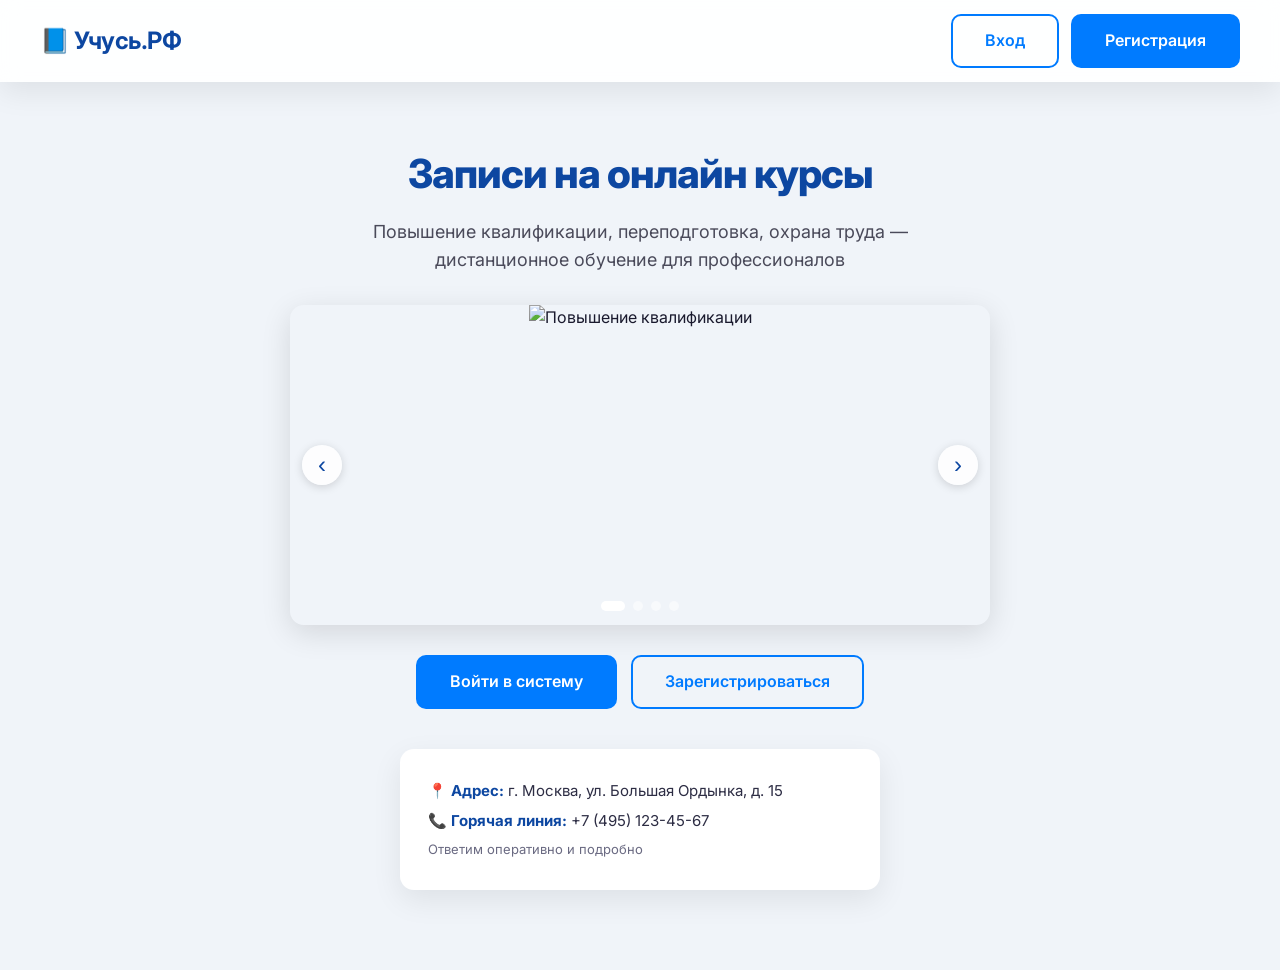
==== index.html @ 332140f2 "начало" ====
<!DOCTYPE html>
<html lang="ru">
<head>
    <meta charset="UTF-8">
    <meta name="viewport" content="width=device-width, initial-scale=1.0, maximum-scale=1.0, user-scalable=no">
    <title>Учусь.РФ - Онлайн курсы</title>
    <link rel="stylesheet" href="assets/style.css">
</head>
<body>
    <header>
        <div class="logo">📘 Учусь.РФ</div>
        <nav>
            <a href="assets/login.html" class="btn-outline btn-header">Вход</a>
            <a href="assets/register.html" class="btn btn-header">Регистрация</a>
        </nav>
    </header>

    <section class="hero">
        <div class="container">
            <h1>Записи на онлайн курсы</h1>
            <p>Повышение квалификации, переподготовка, охрана труда — дистанционное обучение для профессионалов</p>
            
            <div class="hero-slider">
                <div class="slider-wrapper" id="slider-wrapper">
                    <div class="slide"><img src="assets/images/1.jpg" alt="Повышение квалификации"></div>
                    <div class="slide"><img src="assets/images/2.jpg" alt="Курс переподготовки"></div>
                    <div class="slide"><img src="assets/images/3.jpg" alt="Охрана труда"></div>
                    <div class="slide"><img src="assets/images/4.jpg" alt="Сертификаты"></div>
                </div>
                <button class="slider-btn prev" id="slider-prev">‹</button>
                <button class="slider-btn next" id="slider-next">›</button>
                <div class="slider-dots" id="slider-dots"></div>
            </div>

            <div class="hero-buttons">
                <a href="assets/login.html" class="btn">Войти в систему</a>
                <a href="assets/register.html" class="btn-outline">Зарегистрироваться</a>
            </div>

            <div class="contact-block">
                <p><strong>📍 Адрес:</strong> г. Москва, ул. Большая Ордынка, д. 15</p>
                <p><strong>📞 Горячая линия:</strong> +7 (495) 123-45-67</p>
                <p class="contact-note">Ответим оперативно и подробно</p>
            </div>
        </div>
    </section>

    <script src="assets/main.js"></script>
</body>
</html>
---- assets/style.css ----
@import url('https://fonts.googleapis.com/css2?family=Inter:opsz,wght@14..32,100..900&display=swap');

:root {
    --primary: #007bff;
    --dark-primary: #0d47a1;
    --bg-gray: #ced4da;
    --light-gray: #f8f9fa;
    --white: #ffffff;
    --shadow: 0 10px 30px rgba(0, 0, 0, 0.08);
    --radius: 14px;
    --transition: 0.3s ease;
}

* {
    margin: 0;
    padding: 0;
    box-sizing: border-box;
}

body {
    font-family: 'Inter', sans-serif;
    background: #f0f4f9;
    color: #1a1a2e;
    line-height: 1.6;
    min-height: 100vh;
}

/* ===== ШАПКА ===== */
header {
    background: var(--white);
    box-shadow: var(--shadow);
    padding: 14px 40px;
    display: flex;
    justify-content: space-between;
    align-items: center;
    position: sticky;
    top: 0;
    z-index: 100;
    backdrop-filter: blur(10px);
    background: rgba(255, 255, 255, 0.92);
}

.logo {
    font-size: 24px;
    font-weight: 700;
    color: var(--dark-primary);
    letter-spacing: -0.5px;
}

.logo span {
    color: var(--primary);
}

nav {
    display: flex;
    gap: 12px;
    align-items: center;
}

nav a {
    text-decoration: none;
    font-weight: 500;
    transition: var(--transition);
    padding: 8px 18px;
    border-radius: 20px;
    font-size: 15px;
}

.btn-header {
    background: transparent;
    color: var(--primary);
    border: 2px solid var(--primary);
}

.btn-header:hover {
    background: var(--primary);
    color: white;
}

/* ===== КОНТЕЙНЕРЫ ===== */
.container {
    max-width: 1100px;
    margin: 0 auto;
    padding: 20px;
}

.app-container {
    max-width: 480px;
    margin: 40px auto;
    padding: 30px 28px;
    background: white;
    border-radius: var(--radius);
    box-shadow: var(--shadow);
    animation: fadeUp 0.5s ease forwards;
}

@keyframes fadeUp {
    from {
        opacity: 0;
        transform: translateY(25px);
    }

    to {
        opacity: 1;
        transform: translateY(0);
    }
}

/* ===== ГЕРОЙ ===== */
.hero {
    text-align: center;
    padding: 40px 0 60px;
}

.hero h1 {
    font-size: 40px;
    color: var(--dark-primary);
    margin-bottom: 12px;
    font-weight: 800;
    letter-spacing: -1px;
}

.hero h1 span {
    color: var(--primary);
}

.hero p {
    font-size: 18px;
    color: #4a4a5a;
    max-width: 640px;
    margin: 0 auto 30px;
}

.hero-buttons {
    display: flex;
    gap: 14px;
    justify-content: center;
    flex-wrap: wrap;
    margin-top: 10px;
}

/* ===== СЛАЙДЕР ===== */
.hero-slider {
    width: 100%;
    max-width: 700px;
    height: 320px;
    margin: 0 auto 30px;
    border-radius: var(--radius);
    overflow: hidden;
    position: relative;
    box-shadow: 0 8px 30px rgba(0, 0, 0, 0.12);
}

.slider-wrapper {
    display: flex;
    width: 400%;
    height: 100%;
    transition: transform 0.6s cubic-bezier(0.25, 0.8, 0.25, 1);
}

.slide {
    width: 25%;
    height: 100%;
    flex-shrink: 0;
}

.slide img {
    width: 100%;
    height: 100%;
    object-fit: cover;
}

.slider-btn {
    position: absolute;
    top: 50%;
    transform: translateY(-50%);
    background: rgba(255, 255, 255, 0.85);
    border: none;
    width: 40px;
    height: 40px;
    border-radius: 50%;
    font-size: 24px;
    cursor: pointer;
    transition: var(--transition);
    box-shadow: 0 2px 10px rgba(0, 0, 0, 0.15);
    color: var(--dark-primary);
    font-weight: 300;
    display: flex;
    align-items: center;
    justify-content: center;
}

.slider-btn:hover {
    background: white;
    transform: translateY(-50%) scale(1.08);
}

.slider-btn.prev {
    left: 12px;
}

.slider-btn.next {
    right: 12px;
}

.slider-dots {
    position: absolute;
    bottom: 14px;
    left: 50%;
    transform: translateX(-50%);
    display: flex;
    gap: 8px;
}

.slider-dots span {
    width: 10px;
    height: 10px;
    border-radius: 50%;
    background: rgba(255, 255, 255, 0.5);
    cursor: pointer;
    transition: var(--transition);
}

.slider-dots span.active {
    background: white;
    width: 24px;
    border-radius: 5px;
}

/* ===== КНОПКИ ===== */
.btn {
    background: var(--primary);
    color: white;
    padding: 14px 34px;
    border: none;
    border-radius: 10px;
    cursor: pointer;
    font-weight: 600;
    font-size: 16px;
    transition: var(--transition);
    text-decoration: none;
    display: inline-block;
}

.btn:hover {
    background: var(--dark-primary);
    transform: translateY(-2px);
    box-shadow: 0 6px 20px rgba(0, 123, 255, 0.35);
}

.btn-outline {
    background: transparent;
    color: var(--primary);
    border: 2px solid var(--primary);
    padding: 12px 32px;
    border-radius: 10px;
    cursor: pointer;
    font-weight: 600;
    font-size: 16px;
    transition: var(--transition);
    text-decoration: none;
    display: inline-block;
}

.btn-outline:hover {
    background: var(--primary);
    color: white;
    transform: translateY(-2px);
}

.btn-sm {
    padding: 8px 18px;
    font-size: 14px;
}

.btn-danger {
    background: #dc3545;
    border-color: #dc3545;
}

.btn-danger:hover {
    background: #b02a37;
    border-color: #b02a37;
}

/* ===== ФОРМЫ ===== */
label {
    font-weight: 500;
    display: block;
    margin-top: 16px;
    margin-bottom: 5px;
    font-size: 14px;
    color: #2d2d44;
}

input,
select,
textarea {
    width: 100%;
    padding: 13px 16px;
    border: 2px solid #e2e8f0;
    border-radius: 10px;
    transition: var(--transition);
    font-size: 15px;
    font-family: 'Inter', sans-serif;
    background: #fafcff;
}

input:focus,
select:focus,
textarea:focus {
    border-color: var(--primary);
    outline: none;
    box-shadow: 0 0 0 4px rgba(0, 123, 255, 0.12);
    background: white;
}

.error-msg {
    color: #dc3545;
    font-size: 13px;
    margin-top: 4px;
    min-height: 20px;
}

.link-text {
    text-align: center;
    margin-top: 18px;
    font-size: 14px;
    color: #5a5a72;
}

.link-text a {
    color: var(--primary);
    font-weight: 600;
    text-decoration: none;
}

.link-text a:hover {
    text-decoration: underline;
}

/* ===== КАРТОЧКИ ЗАЯВОК ===== */
.app-card {
    border-left: 4px solid var(--primary);
    padding: 16px 18px;
    margin-bottom: 14px;
    background: #fafcff;
    border-radius: 10px;
    box-shadow: 0 2px 8px rgba(0, 0, 0, 0.04);
    transition: var(--transition);
}

.app-card:hover {
    background: white;
    box-shadow: 0 4px 16px rgba(0, 0, 0, 0.07);
}

.app-card strong {
    color: var(--dark-primary);
}

.app-card .meta {
    font-size: 14px;
    color: #5a5a72;
    margin-top: 4px;
}

.status-badge {
    padding: 4px 14px;
    border-radius: 20px;
    font-size: 12px;
    font-weight: 600;
    display: inline-block;
    margin-top: 6px;
}

.status-new {
    background: #fff3cd;
    color: #856404;
}

.status-progress {
    background: #cce5ff;
    color: #004085;
}

.status-done {
    background: #d4edda;
    color: #155724;
}

.review-area {
    width: 100%;
    padding: 10px 14px;
    border: 2px solid #e2e8f0;
    border-radius: 8px;
    resize: vertical;
    min-height: 60px;
    font-family: 'Inter', sans-serif;
    font-size: 14px;
    margin-top: 8px;
}

.review-area:focus {
    border-color: var(--primary);
    outline: none;
}

/* ===== АДМИНКА ===== */
.filter-bar {
    display: flex;
    gap: 12px;
    margin-bottom: 20px;
    flex-wrap: wrap;
}

.filter-bar select {
    width: auto;
    padding: 10px 16px;
    border-radius: 10px;
    background: white;
}

.pagination {
    display: flex;
    gap: 10px;
    align-items: center;
    justify-content: center;
    margin-top: 24px;
}

.pagination button {
    padding: 8px 16px;
    border: 2px solid var(--primary);
    border-radius: 8px;
    background: white;
    cursor: pointer;
    transition: var(--transition);
    font-weight: 500;
}

.pagination button:hover:not(:disabled) {
    background: var(--primary);
    color: white;
}

.pagination button:disabled {
    opacity: 0.4;
    cursor: not-allowed;
}

/* ===== TOAST ===== */
.toast {
    position: fixed;
    top: 24px;
    right: 24px;
    color: white;
    padding: 16px 28px;
    border-radius: 12px;
    box-shadow: 0 8px 30px rgba(0, 0, 0, 0.2);
    z-index: 999;
    animation: slideIn 0.5s cubic-bezier(0.25, 0.8, 0.25, 1);
    font-weight: 500;
    max-width: 380px;
}

@keyframes slideIn {
    from {
        transform: translateX(100%);
        opacity: 0;
    }

    to {
        transform: translateX(0);
        opacity: 1;
    }
}

/* ===== КОНТАКТЫ ===== */
.contact-block {
    margin-top: 40px;
    padding: 24px 28px;
    background: white;
    border-radius: var(--radius);
    box-shadow: var(--shadow);
    text-align: left;
    max-width: 480px;
    margin-left: auto;
    margin-right: auto;
}

.contact-block p {
    margin: 6px 0;
    font-size: 15px;
    color: #2d2d44;
}

.contact-block strong {
    color: var(--dark-primary);
}

.contact-note {
    color: #6a6a82 !important;
    font-size: 13px !important;
    margin-top: 4px !important;
}

/* ===== ХЕДЕР В КАБИНЕТЕ ===== */
.header-flex {
    display: flex;
    justify-content: space-between;
    align-items: center;
    margin-bottom: 20px;
}

.header-flex h3 {
    font-size: 24px;
    color: var(--dark-primary);
}

/* ===== АДАПТИВ ===== */
@media (max-width: 640px) {
    header {
        padding: 12px 20px;
        flex-wrap: wrap;
        gap: 10px;
    }

    .logo {
        font-size: 20px;
    }

    nav a {
        font-size: 13px;
        padding: 6px 14px;
    }

    .hero h1 {
        font-size: 28px;
    }

    .hero p {
        font-size: 16px;
        padding: 0 10px;
    }

    .hero-slider {
        height: 200px;
    }

    .slider-btn {
        width: 32px;
        height: 32px;
        font-size: 18px;
    }

    .app-container {
        padding: 20px 16px;
        margin: 20px 12px;
    }

    .btn,
    .btn-outline {
        padding: 12px 24px;
        font-size: 14px;
    }

    .contact-block {
        padding: 18px 16px;
    }
}

@media (max-width: 390px) {
    .hero-slider {
        height: 170px;
    }

    .hero h1 {
        font-size: 24px;
    }

    .hero-buttons {
        flex-direction: column;
        align-items: center;
    }

    .btn,
    .btn-outline {
        width: 100%;
        text-align: center;
    }
}
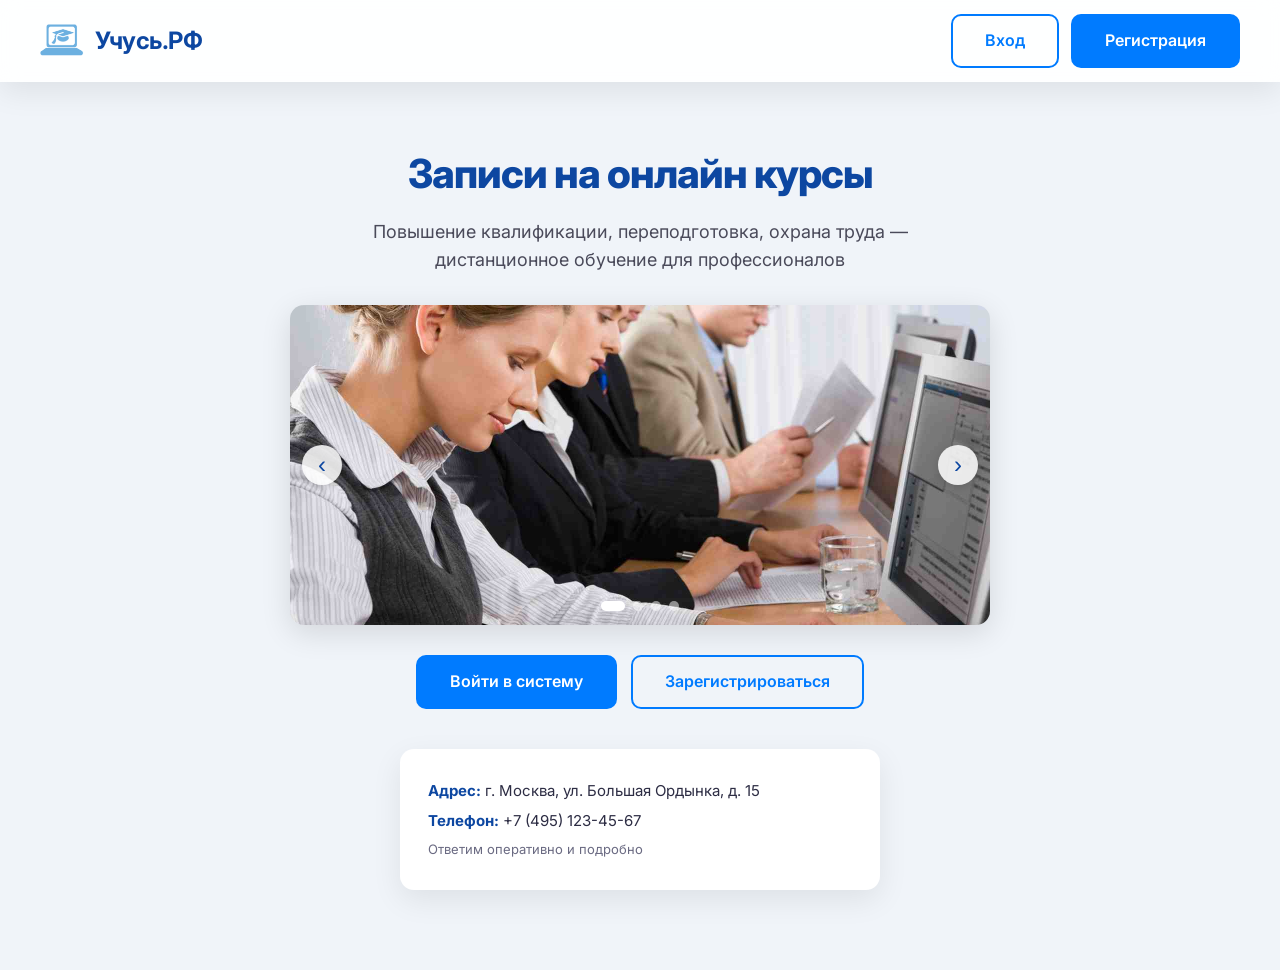
==== commit 71c12978: "добавила к админ панели редактирование" ====
--- a/index.html
+++ b/index.html
@@ -8,7 +8,10 @@
 </head>
 <body>
     <header>
-        <div class="logo">📘 Учусь.РФ</div>
+        <div class="logo">
+            <img src="assets/images/logo.png" alt="" class="logo-img">
+            <span>Учусь.РФ</span>
+        </div>
         <nav>
             <a href="assets/login.html" class="btn-outline btn-header">Вход</a>
             <a href="assets/register.html" class="btn btn-header">Регистрация</a>
@@ -38,8 +41,8 @@
             </div>
 
             <div class="contact-block">
-                <p><strong>📍 Адрес:</strong> г. Москва, ул. Большая Ордынка, д. 15</p>
-                <p><strong>📞 Горячая линия:</strong> +7 (495) 123-45-67</p>
+                <p><strong>Адрес:</strong> г. Москва, ул. Большая Ордынка, д. 15</p>
+                <p><strong>Телефон:</strong> +7 (495) 123-45-67</p>
                 <p class="contact-note">Ответим оперативно и подробно</p>
             </div>
         </div>
--- a/assets/style.css
+++ b/assets/style.css
@@ -41,14 +41,18 @@
 }
 
 .logo {
+    display: flex;
+    align-items: center;
+    gap: 10px;
     font-size: 24px;
     font-weight: 700;
     color: var(--dark-primary);
     letter-spacing: -0.5px;
 }
 
-.logo span {
-    color: var(--primary);
+.logo-img {
+    height: 36px;
+    width: auto;
 }
 
 nav {
@@ -57,13 +61,16 @@
     align-items: center;
 }
 
-nav a {
+nav a,
+nav button {
     text-decoration: none;
     font-weight: 500;
     transition: var(--transition);
     padding: 8px 18px;
     border-radius: 20px;
     font-size: 15px;
+    cursor: pointer;
+    font-family: 'Inter', sans-serif;
 }
 
 .btn-header {
@@ -104,6 +111,23 @@
         opacity: 1;
         transform: translateY(0);
     }
+}
+
+/* ===== ЛОГОТИП НА СТРАНИЦАХ АВТОРИЗАЦИИ ===== */
+.auth-logo {
+    text-align: center;
+    margin-bottom: 24px;
+}
+
+.auth-logo-img {
+    height: 50px;
+    width: auto;
+    margin-bottom: 8px;
+}
+
+.auth-logo h2 {
+    color: var(--dark-primary);
+    font-weight: 700;
 }
 
 /* ===== ГЕРОЙ ===== */
@@ -118,10 +142,6 @@
     margin-bottom: 12px;
     font-weight: 800;
     letter-spacing: -1px;
-}
-
-.hero h1 span {
-    color: var(--primary);
 }
 
 .hero p {
@@ -240,6 +260,7 @@
     transition: var(--transition);
     text-decoration: none;
     display: inline-block;
+    font-family: 'Inter', sans-serif;
 }
 
 .btn:hover {
@@ -260,6 +281,7 @@
     transition: var(--transition);
     text-decoration: none;
     display: inline-block;
+    font-family: 'Inter', sans-serif;
 }
 
 .btn-outline:hover {
@@ -276,11 +298,24 @@
 .btn-danger {
     background: #dc3545;
     border-color: #dc3545;
+    color: white;
 }
 
 .btn-danger:hover {
     background: #b02a37;
     border-color: #b02a37;
+    color: white;
+}
+
+.btn-warning {
+    background: #ffc107;
+    border-color: #ffc107;
+    color: #212529;
+}
+
+.btn-warning:hover {
+    background: #e0a800;
+    border-color: #e0a800;
 }
 
 /* ===== ФОРМЫ ===== */
@@ -363,6 +398,28 @@
     font-size: 14px;
     color: #5a5a72;
     margin-top: 4px;
+}
+
+.app-card .actions {
+    display: flex;
+    align-items: center;
+    gap: 8px;
+    margin-top: 8px;
+    flex-wrap: wrap;
+}
+
+.app-card .actions select {
+    width: auto;
+    padding: 4px 10px;
+    border-radius: 6px;
+    font-size: 14px;
+    background: white;
+    border: 2px solid #e2e8f0;
+}
+
+.app-card .actions .btn-sm {
+    padding: 4px 12px;
+    font-size: 13px;
 }
 
 .status-badge {
@@ -412,6 +469,7 @@
     gap: 12px;
     margin-bottom: 20px;
     flex-wrap: wrap;
+    align-items: center;
 }
 
 .filter-bar select {
@@ -421,6 +479,10 @@
     background: white;
 }
 
+.filter-bar .btn {
+    padding: 10px 20px;
+}
+
 .pagination {
     display: flex;
     gap: 10px;
@@ -437,6 +499,7 @@
     cursor: pointer;
     transition: var(--transition);
     font-weight: 500;
+    font-family: 'Inter', sans-serif;
 }
 
 .pagination button:hover:not(:disabled) {
@@ -447,6 +510,120 @@
 .pagination button:disabled {
     opacity: 0.4;
     cursor: not-allowed;
+}
+
+/* ===== МОДАЛЬНОЕ ОКНО ===== */
+.modal-overlay {
+    position: fixed;
+    top: 0;
+    left: 0;
+    right: 0;
+    bottom: 0;
+    background: rgba(0, 0, 0, 0.5);
+    backdrop-filter: blur(4px);
+    display: none;
+    justify-content: center;
+    align-items: center;
+    z-index: 999;
+    animation: fadeIn 0.3s ease;
+}
+
+.modal-overlay.active {
+    display: flex;
+}
+
+@keyframes fadeIn {
+    from { opacity: 0; }
+    to { opacity: 1; }
+}
+
+.modal-content {
+    background: white;
+    padding: 30px 35px;
+    border-radius: var(--radius);
+    max-width: 480px;
+    width: 90%;
+    box-shadow: 0 20px 60px rgba(0, 0, 0, 0.3);
+    animation: slideUp 0.3s ease;
+    max-height: 90vh;
+    overflow-y: auto;
+}
+
+@keyframes slideUp {
+    from { transform: translateY(30px) scale(0.95); opacity: 0; }
+    to { transform: translateY(0) scale(1); opacity: 1; }
+}
+
+.modal-header {
+    display: flex;
+    justify-content: space-between;
+    align-items: center;
+    margin-bottom: 20px;
+    padding-bottom: 12px;
+    border-bottom: 2px solid #f0f4f9;
+}
+
+.modal-header h3 {
+    color: var(--dark-primary);
+    font-size: 22px;
+    font-weight: 700;
+}
+
+.modal-close {
+    background: none;
+    border: none;
+    font-size: 30px;
+    cursor: pointer;
+    color: #888;
+    transition: var(--transition);
+    line-height: 1;
+    padding: 0 8px;
+}
+
+.modal-close:hover {
+    color: #dc3545;
+    transform: rotate(90deg);
+}
+
+.modal-content label {
+    margin-top: 12px;
+    font-weight: 500;
+}
+
+.modal-content input,
+.modal-content select {
+    width: 100%;
+    padding: 10px 14px;
+    border: 2px solid #e2e8f0;
+    border-radius: 8px;
+    font-size: 15px;
+    font-family: 'Inter', sans-serif;
+    background: #fafcff;
+}
+
+.modal-content input:focus,
+.modal-content select:focus {
+    border-color: var(--primary);
+    outline: none;
+    box-shadow: 0 0 0 4px rgba(0, 123, 255, 0.12);
+}
+
+.modal-actions {
+    display: flex;
+    gap: 10px;
+    margin-top: 20px;
+}
+
+.modal-actions .btn {
+    flex: 1;
+    text-align: center;
+    padding: 12px;
+}
+
+.modal-actions .btn-outline {
+    flex: 1;
+    text-align: center;
+    padding: 12px;
 }
 
 /* ===== TOAST ===== */
@@ -530,7 +707,12 @@
         font-size: 20px;
     }
 
-    nav a {
+    .logo-img {
+        height: 30px;
+    }
+
+    nav a,
+    nav button {
         font-size: 13px;
         padding: 6px 14px;
     }
@@ -568,6 +750,19 @@
     .contact-block {
         padding: 18px 16px;
     }
+
+    .auth-logo-img {
+        height: 40px;
+    }
+
+    .modal-content {
+        padding: 20px 16px;
+        width: 95%;
+    }
+
+    .modal-actions {
+        flex-direction: column;
+    }
 }
 
 @media (max-width: 390px) {
@@ -589,4 +784,13 @@
         width: 100%;
         text-align: center;
     }
+
+    .app-card .actions {
+        flex-direction: column;
+        align-items: stretch;
+    }
+
+    .app-card .actions select {
+        width: 100%;
+    }
 }
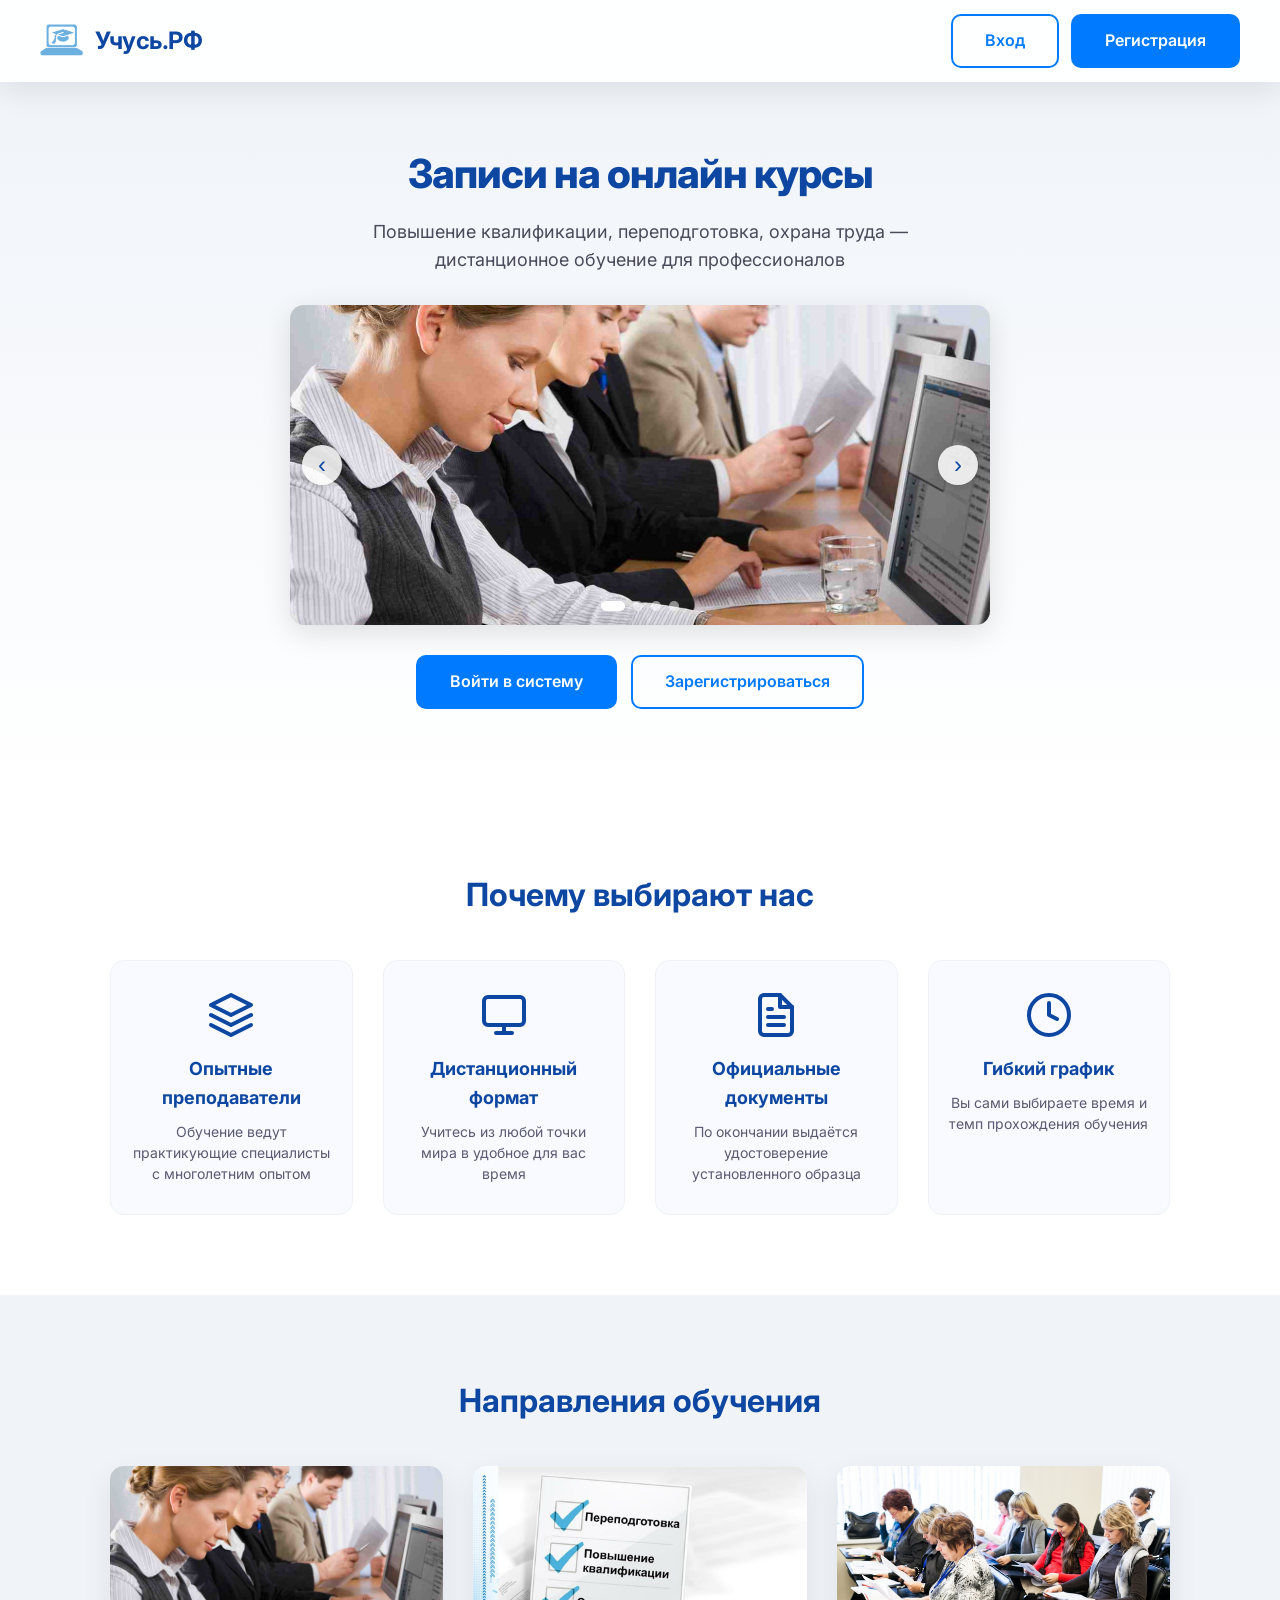
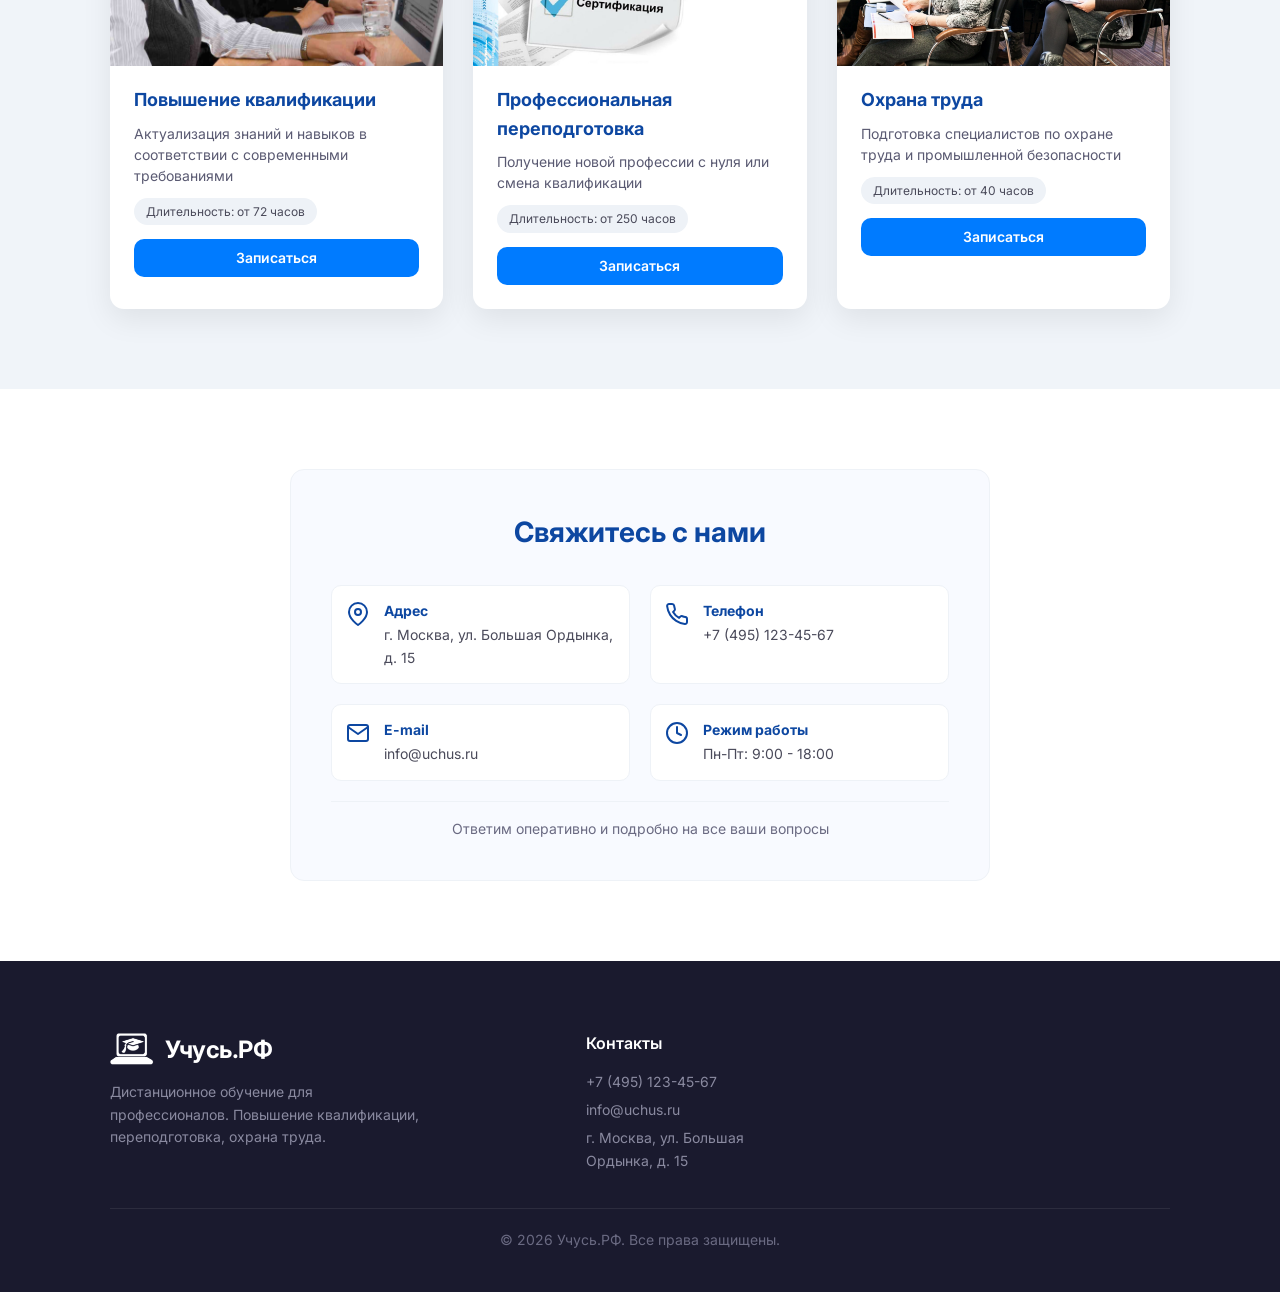
==== commit fac4564a: "добавила на главный экран" ====
--- a/index.html
+++ b/index.html
@@ -9,44 +9,221 @@
 <body>
     <header>
         <div class="logo">
-            <img src="assets/images/logo.png" alt="" class="logo-img">
+            <img src="assets/images/logo.png" alt="Учусь.РФ" class="logo-img">
             <span>Учусь.РФ</span>
         </div>
-        <nav>
+        <button class="burger-menu" id="burger-menu" aria-label="Меню">
+            <span></span>
+            <span></span>
+            <span></span>
+        </button>
+        <nav class="nav-menu" id="nav-menu">
             <a href="assets/login.html" class="btn-outline btn-header">Вход</a>
             <a href="assets/register.html" class="btn btn-header">Регистрация</a>
         </nav>
     </header>
 
-    <section class="hero">
+    <main>
+        <section class="hero">
+            <div class="container">
+                <h1>Записи на онлайн курсы</h1>
+                <p>Повышение квалификации, переподготовка, охрана труда — дистанционное обучение для профессионалов</p>
+                
+                <div class="hero-slider">
+                    <div class="slider-wrapper" id="slider-wrapper">
+                        <div class="slide"><img src="assets/images/1.jpg" alt="Повышение квалификации"></div>
+                        <div class="slide"><img src="assets/images/2.jpg" alt="Курс переподготовки"></div>
+                        <div class="slide"><img src="assets/images/3.jpg" alt="Охрана труда"></div>
+                        <div class="slide"><img src="assets/images/4.jpg" alt="Сертификаты"></div>
+                    </div>
+                    <button class="slider-btn prev">‹</button>
+                    <button class="slider-btn next">›</button>
+                    <div class="slider-dots"></div>
+                </div>
+
+                <div class="hero-buttons">
+                    <a href="assets/login.html" class="btn">Войти в систему</a>
+                    <a href="assets/register.html" class="btn-outline">Зарегистрироваться</a>
+                </div>
+            </div>
+        </section>
+
+        <section class="features">
+            <div class="container">
+                <h2 class="section-title">Почему выбирают нас</h2>
+                <div class="features-grid">
+                    <div class="feature-card">
+                        <div class="feature-icon">
+                            <svg width="48" height="48" viewBox="0 0 24 24" fill="none" stroke="#0d47a1" stroke-width="2" stroke-linecap="round" stroke-linejoin="round">
+                                <path d="M12 2L2 7l10 5 10-5-10-5z"/>
+                                <path d="M2 17l10 5 10-5"/>
+                                <path d="M2 12l10 5 10-5"/>
+                            </svg>
+                        </div>
+                        <h3>Опытные преподаватели</h3>
+                        <p>Обучение ведут практикующие специалисты с многолетним опытом</p>
+                    </div>
+                    <div class="feature-card">
+                        <div class="feature-icon">
+                            <svg width="48" height="48" viewBox="0 0 24 24" fill="none" stroke="#0d47a1" stroke-width="2" stroke-linecap="round" stroke-linejoin="round">
+                                <rect x="2" y="3" width="20" height="14" rx="2" ry="2"/>
+                                <line x1="8" y1="21" x2="16" y2="21"/>
+                                <line x1="12" y1="17" x2="12" y2="21"/>
+                            </svg>
+                        </div>
+                        <h3>Дистанционный формат</h3>
+                        <p>Учитесь из любой точки мира в удобное для вас время</p>
+                    </div>
+                    <div class="feature-card">
+                        <div class="feature-icon">
+                            <svg width="48" height="48" viewBox="0 0 24 24" fill="none" stroke="#0d47a1" stroke-width="2" stroke-linecap="round" stroke-linejoin="round">
+                                <path d="M14 2H6a2 2 0 0 0-2 2v16a2 2 0 0 0 2 2h12a2 2 0 0 0 2-2V8z"/>
+                                <polyline points="14 2 14 8 20 8"/>
+                                <line x1="16" y1="13" x2="8" y2="13"/>
+                                <line x1="16" y1="17" x2="8" y2="17"/>
+                                <polyline points="10 9 9 9 8 9"/>
+                            </svg>
+                        </div>
+                        <h3>Официальные документы</h3>
+                        <p>По окончании выдаётся удостоверение установленного образца</p>
+                    </div>
+                    <div class="feature-card">
+                        <div class="feature-icon">
+                            <svg width="48" height="48" viewBox="0 0 24 24" fill="none" stroke="#0d47a1" stroke-width="2" stroke-linecap="round" stroke-linejoin="round">
+                                <circle cx="12" cy="12" r="10"/>
+                                <polyline points="12 6 12 12 16 14"/>
+                            </svg>
+                        </div>
+                        <h3>Гибкий график</h3>
+                        <p>Вы сами выбираете время и темп прохождения обучения</p>
+                    </div>
+                </div>
+            </div>
+        </section>
+
+        <section class="courses" id="courses">
+            <div class="container">
+                <h2 class="section-title">Направления обучения</h2>
+                <div class="courses-grid">
+                    <div class="course-card">
+                        <div class="course-image">
+                            <img src="assets/images/1.jpg" alt="Повышение квалификации">
+                        </div>
+                        <div class="course-info">
+                            <h3>Повышение квалификации</h3>
+                            <p>Актуализация знаний и навыков в соответствии с современными требованиями</p>
+                            <span class="course-tag">Длительность: от 72 часов</span>
+                            <a href="assets/register.html" class="btn btn-sm">Записаться</a>
+                        </div>
+                    </div>
+                    <div class="course-card">
+                        <div class="course-image">
+                            <img src="assets/images/2.jpg" alt="Профессиональная переподготовка">
+                        </div>
+                        <div class="course-info">
+                            <h3>Профессиональная переподготовка</h3>
+                            <p>Получение новой профессии с нуля или смена квалификации</p>
+                            <span class="course-tag">Длительность: от 250 часов</span>
+                            <a href="assets/register.html" class="btn btn-sm">Записаться</a>
+                        </div>
+                    </div>
+                    <div class="course-card">
+                        <div class="course-image">
+                            <img src="assets/images/3.jpg" alt="Охрана труда">
+                        </div>
+                        <div class="course-info">
+                            <h3>Охрана труда</h3>
+                            <p>Подготовка специалистов по охране труда и промышленной безопасности</p>
+                            <span class="course-tag">Длительность: от 40 часов</span>
+                            <a href="assets/register.html" class="btn btn-sm">Записаться</a>
+                        </div>
+                    </div>
+                </div>
+            </div>
+        </section>
+
+        <section class="contact-section" id="contacts">
+            <div class="container">
+                <div class="contact-block">
+                    <h2>Свяжитесь с нами</h2>
+                    <div class="contact-info">
+                        <div class="contact-item">
+                            <span class="contact-icon">
+                                <svg width="24" height="24" viewBox="0 0 24 24" fill="none" stroke="#0d47a1" stroke-width="2" stroke-linecap="round" stroke-linejoin="round">
+                                    <path d="M21 10c0 7-9 13-9 13s-9-6-9-13a9 9 0 0 1 18 0z"/>
+                                    <circle cx="12" cy="10" r="3"/>
+                                </svg>
+                            </span>
+                            <div>
+                                <strong>Адрес</strong>
+                                <p>г. Москва, ул. Большая Ордынка, д. 15</p>
+                            </div>
+                        </div>
+                        <div class="contact-item">
+                            <span class="contact-icon">
+                                <svg width="24" height="24" viewBox="0 0 24 24" fill="none" stroke="#0d47a1" stroke-width="2" stroke-linecap="round" stroke-linejoin="round">
+                                    <path d="M22 16.92v3a2 2 0 0 1-2.18 2 19.79 19.79 0 0 1-8.63-3.07 19.5 19.5 0 0 1-6-6 19.79 19.79 0 0 1-3.07-8.67A2 2 0 0 1 4.11 2h3a2 2 0 0 1 2 1.72 12.84 12.84 0 0 0 .7 2.81 2 2 0 0 1-.45 2.11L8.09 9.91a16 16 0 0 0 6 6l1.27-1.27a2 2 0 0 1 2.11-.45 12.84 12.84 0 0 0 2.81.7A2 2 0 0 1 22 16.92z"/>
+                                </svg>
+                            </span>
+                            <div>
+                                <strong>Телефон</strong>
+                                <p>+7 (495) 123-45-67</p>
+                            </div>
+                        </div>
+                        <div class="contact-item">
+                            <span class="contact-icon">
+                                <svg width="24" height="24" viewBox="0 0 24 24" fill="none" stroke="#0d47a1" stroke-width="2" stroke-linecap="round" stroke-linejoin="round">
+                                    <path d="M4 4h16c1.1 0 2 .9 2 2v12c0 1.1-.9 2-2 2H4c-1.1 0-2-.9-2-2V6c0-1.1.9-2 2-2z"/>
+                                    <polyline points="22,6 12,13 2,6"/>
+                                </svg>
+                            </span>
+                            <div>
+                                <strong>E-mail</strong>
+                                <p>info@uchus.ru</p>
+                            </div>
+                        </div>
+                        <div class="contact-item">
+                            <span class="contact-icon">
+                                <svg width="24" height="24" viewBox="0 0 24 24" fill="none" stroke="#0d47a1" stroke-width="2" stroke-linecap="round" stroke-linejoin="round">
+                                    <circle cx="12" cy="12" r="10"/>
+                                    <polyline points="12 6 12 12 16 14"/>
+                                </svg>
+                            </span>
+                            <div>
+                                <strong>Режим работы</strong>
+                                <p>Пн-Пт: 9:00 - 18:00</p>
+                            </div>
+                        </div>
+                    </div>
+                    <p class="contact-note">Ответим оперативно и подробно на все ваши вопросы</p>
+                </div>
+            </div>
+        </section>
+    </main>
+
+    <footer class="footer">
         <div class="container">
-            <h1>Записи на онлайн курсы</h1>
-            <p>Повышение квалификации, переподготовка, охрана труда — дистанционное обучение для профессионалов</p>
-            
-            <div class="hero-slider">
-                <div class="slider-wrapper" id="slider-wrapper">
-                    <div class="slide"><img src="assets/images/1.jpg" alt="Повышение квалификации"></div>
-                    <div class="slide"><img src="assets/images/2.jpg" alt="Курс переподготовки"></div>
-                    <div class="slide"><img src="assets/images/3.jpg" alt="Охрана труда"></div>
-                    <div class="slide"><img src="assets/images/4.jpg" alt="Сертификаты"></div>
-                </div>
-                <button class="slider-btn prev" id="slider-prev">‹</button>
-                <button class="slider-btn next" id="slider-next">›</button>
-                <div class="slider-dots" id="slider-dots"></div>
-            </div>
-
-            <div class="hero-buttons">
-                <a href="assets/login.html" class="btn">Войти в систему</a>
-                <a href="assets/register.html" class="btn-outline">Зарегистрироваться</a>
-            </div>
-
-            <div class="contact-block">
-                <p><strong>Адрес:</strong> г. Москва, ул. Большая Ордынка, д. 15</p>
-                <p><strong>Телефон:</strong> +7 (495) 123-45-67</p>
-                <p class="contact-note">Ответим оперативно и подробно</p>
+            <div class="footer-content">
+                <div class="footer-brand">
+                    <div class="logo">
+                        <img src="assets/images/logo.png" alt="Учусь.РФ" class="logo-img">
+                        <span>Учусь.РФ</span>
+                    </div>
+                    <p>Дистанционное обучение для профессионалов. Повышение квалификации, переподготовка, охрана труда.</p>
+                </div>
+
+                <div class="footer-contacts">
+                    <h4>Контакты</h4>
+                    <p>+7 (495) 123-45-67</p>
+                    <p>info@uchus.ru</p>
+                    <p>г. Москва, ул. Большая Ордынка, д. 15</p>
+                </div>
+            </div>
+            <div class="footer-bottom">
+                <p>&copy; 2026 Учусь.РФ. Все права защищены.</p>
             </div>
         </div>
-    </section>
+    </footer>
 
     <script src="assets/main.js"></script>
 </body>
--- a/assets/style.css
+++ b/assets/style.css
@@ -17,12 +17,22 @@
     box-sizing: border-box;
 }
 
+html {
+    scroll-behavior: smooth;
+}
+
 body {
     font-family: 'Inter', sans-serif;
     background: #f0f4f9;
     color: #1a1a2e;
     line-height: 1.6;
     min-height: 100vh;
+    display: flex;
+    flex-direction: column;
+}
+
+main {
+    flex: 1;
 }
 
 /* ===== ШАПКА ===== */
@@ -55,7 +65,49 @@
     width: auto;
 }
 
+/* ===== БУРГЕР-МЕНЮ ===== */
+.burger-menu {
+    display: none;
+    flex-direction: column;
+    gap: 5px;
+    background: none;
+    border: none;
+    cursor: pointer;
+    padding: 8px;
+    z-index: 101;
+}
+
+.burger-menu span {
+    display: block;
+    width: 28px;
+    height: 3px;
+    background: var(--dark-primary);
+    border-radius: 3px;
+    transition: var(--transition);
+    transform-origin: center;
+}
+
+.burger-menu.active span:nth-child(1) {
+    transform: rotate(45deg) translate(5px, 6px);
+}
+
+.burger-menu.active span:nth-child(2) {
+    opacity: 0;
+    transform: scaleX(0);
+}
+
+.burger-menu.active span:nth-child(3) {
+    transform: rotate(-45deg) translate(5px, -6px);
+}
+
+/* ===== НАВИГАЦИЯ ===== */
 nav {
+    display: flex;
+    gap: 12px;
+    align-items: center;
+}
+
+.nav-menu {
     display: flex;
     gap: 12px;
     align-items: center;
@@ -106,7 +158,6 @@
         opacity: 0;
         transform: translateY(25px);
     }
-
     to {
         opacity: 1;
         transform: translateY(0);
@@ -134,6 +185,7 @@
 .hero {
     text-align: center;
     padding: 40px 0 60px;
+    background: linear-gradient(180deg, #f0f4f9 0%, #ffffff 100%);
 }
 
 .hero h1 {
@@ -305,17 +357,6 @@
     background: #b02a37;
     border-color: #b02a37;
     color: white;
-}
-
-.btn-warning {
-    background: #ffc107;
-    border-color: #ffc107;
-    color: #212529;
-}
-
-.btn-warning:hover {
-    background: #e0a800;
-    border-color: #e0a800;
 }
 
 /* ===== ФОРМЫ ===== */
@@ -646,40 +687,292 @@
         transform: translateX(100%);
         opacity: 0;
     }
-
     to {
         transform: translateX(0);
         opacity: 1;
     }
 }
 
+/* ===== БЛОК ПРЕИМУЩЕСТВ ===== */
+.features {
+    padding: 60px 0;
+    background: white;
+}
+
+.section-title {
+    text-align: center;
+    font-size: 32px;
+    color: var(--dark-primary);
+    margin-bottom: 40px;
+    font-weight: 700;
+}
+
+.features-grid {
+    display: grid;
+    grid-template-columns: repeat(4, 1fr);
+    gap: 30px;
+}
+
+.feature-card {
+    text-align: center;
+    padding: 30px 20px;
+    background: #f8faff;
+    border-radius: var(--radius);
+    transition: var(--transition);
+    border: 1px solid #eef2f7;
+}
+
+.feature-card:hover {
+    transform: translateY(-5px);
+    box-shadow: var(--shadow);
+    border-color: var(--primary);
+}
+
+.feature-icon {
+    margin-bottom: 16px;
+    display: flex;
+    justify-content: center;
+}
+
+.feature-icon svg {
+    width: 48px;
+    height: 48px;
+}
+
+.feature-card h3 {
+    font-size: 18px;
+    color: var(--dark-primary);
+    margin-bottom: 8px;
+}
+
+.feature-card p {
+    font-size: 14px;
+    color: #5a5a72;
+    line-height: 1.5;
+}
+
+/* ===== БЛОК КУРСОВ ===== */
+.courses {
+    padding: 60px 0;
+    background: #f0f4f9;
+}
+
+.courses-grid {
+    display: grid;
+    grid-template-columns: repeat(3, 1fr);
+    gap: 30px;
+}
+
+.course-card {
+    background: white;
+    border-radius: var(--radius);
+    overflow: hidden;
+    box-shadow: var(--shadow);
+    transition: var(--transition);
+}
+
+.course-card:hover {
+    transform: translateY(-5px);
+    box-shadow: 0 15px 40px rgba(0, 0, 0, 0.12);
+}
+
+.course-image {
+    height: 200px;
+    overflow: hidden;
+}
+
+.course-image img {
+    width: 100%;
+    height: 100%;
+    object-fit: cover;
+    transition: var(--transition);
+}
+
+.course-card:hover .course-image img {
+    transform: scale(1.05);
+}
+
+.course-info {
+    padding: 20px 24px 24px;
+}
+
+.course-info h3 {
+    font-size: 18px;
+    color: var(--dark-primary);
+    margin-bottom: 8px;
+}
+
+.course-info p {
+    font-size: 14px;
+    color: #5a5a72;
+    margin-bottom: 12px;
+    line-height: 1.5;
+}
+
+.course-tag {
+    display: inline-block;
+    background: #eef2f7;
+    color: #4a4a5a;
+    padding: 4px 12px;
+    border-radius: 20px;
+    font-size: 12px;
+    margin-bottom: 14px;
+}
+
+.course-info .btn {
+    width: 100%;
+    text-align: center;
+}
+
 /* ===== КОНТАКТЫ ===== */
+.contact-section {
+    padding: 60px 0;
+    background: white;
+}
+
 .contact-block {
-    margin-top: 40px;
-    padding: 24px 28px;
-    background: white;
+    max-width: 700px;
+    margin: 0 auto;
+    padding: 40px;
+    background: #f8faff;
     border-radius: var(--radius);
+    border: 1px solid #eef2f7;
+}
+
+.contact-block h2 {
+    text-align: center;
+    color: var(--dark-primary);
+    font-size: 28px;
+    margin-bottom: 30px;
+}
+
+.contact-info {
+    display: grid;
+    grid-template-columns: 1fr 1fr;
+    gap: 20px;
+}
+
+.contact-item {
+    display: flex;
+    align-items: flex-start;
+    gap: 14px;
+    padding: 14px;
+    background: white;
+    border-radius: 10px;
+    border: 1px solid #eef2f7;
+    transition: var(--transition);
+}
+
+.contact-item:hover {
+    border-color: var(--primary);
     box-shadow: var(--shadow);
-    text-align: left;
-    max-width: 480px;
-    margin-left: auto;
-    margin-right: auto;
-}
-
-.contact-block p {
-    margin: 6px 0;
-    font-size: 15px;
-    color: #2d2d44;
-}
-
-.contact-block strong {
+}
+
+.contact-icon {
+    flex-shrink: 0;
+    margin-top: 2px;
+}
+
+.contact-icon svg {
+    width: 24px;
+    height: 24px;
+}
+
+.contact-item strong {
+    display: block;
+    font-size: 14px;
     color: var(--dark-primary);
 }
 
+.contact-item p {
+    font-size: 14px;
+    color: #4a4a5a;
+    margin: 2px 0 0;
+}
+
 .contact-note {
-    color: #6a6a82 !important;
-    font-size: 13px !important;
-    margin-top: 4px !important;
+    text-align: center;
+    color: #6a6a82;
+    font-size: 14px;
+    margin-top: 20px;
+    padding-top: 16px;
+    border-top: 1px solid #eef2f7;
+}
+
+/* ===== ФУТЕР ===== */
+.footer {
+    background: #1a1a2e;
+    color: #b0b0c0;
+    padding: 50px 0 0;
+    margin-top: auto;
+}
+
+.footer-content {
+    display: grid;
+    grid-template-columns: 2fr 1fr 1.5fr;
+    gap: 40px;
+    padding-bottom: 30px;
+    border-bottom: 1px solid rgba(255, 255, 255, 0.08);
+}
+
+.footer-brand .logo {
+    color: white;
+    margin-bottom: 12px;
+}
+
+.footer-brand .logo span {
+    color: white;
+}
+
+.footer-brand .logo-img {
+    filter: brightness(0) invert(1);
+}
+
+.footer-brand p {
+    font-size: 14px;
+    line-height: 1.6;
+    max-width: 320px;
+    color: #8a8aa0;
+}
+
+.footer-links h4,
+.footer-contacts h4 {
+    color: white;
+    font-size: 16px;
+    margin-bottom: 14px;
+    font-weight: 600;
+}
+
+.footer-links ul {
+    list-style: none;
+}
+
+.footer-links ul li {
+    margin-bottom: 8px;
+}
+
+.footer-links ul li a {
+    color: #8a8aa0;
+    text-decoration: none;
+    font-size: 14px;
+    transition: var(--transition);
+}
+
+.footer-links ul li a:hover {
+    color: white;
+}
+
+.footer-contacts p {
+    font-size: 14px;
+    color: #8a8aa0;
+    margin-bottom: 6px;
+}
+
+.footer-bottom {
+    padding: 20px 0;
+    text-align: center;
+    font-size: 14px;
+    color: #6a6a82;
 }
 
 /* ===== ХЕДЕР В КАБИНЕТЕ ===== */
@@ -696,11 +989,80 @@
 }
 
 /* ===== АДАПТИВ ===== */
-@media (max-width: 640px) {
+@media (max-width: 992px) {
+    .features-grid {
+        grid-template-columns: repeat(2, 1fr);
+    }
+
+    .courses-grid {
+        grid-template-columns: repeat(2, 1fr);
+    }
+
+    .contact-info {
+        grid-template-columns: 1fr;
+    }
+
+    .footer-content {
+        grid-template-columns: 1fr 1fr;
+        gap: 30px;
+    }
+}
+
+@media (max-width: 768px) {
+    .burger-menu {
+        display: flex;
+    }
+
+    .nav-menu {
+        position: fixed;
+        top: 0;
+        right: -100%;
+        width: 280px;
+        max-width: 80%;
+        height: 100vh;
+        background: white;
+        flex-direction: column;
+        padding: 80px 30px 30px;
+        gap: 12px;
+        box-shadow: -10px 0 40px rgba(0, 0, 0, 0.15);
+        transition: right 0.35s cubic-bezier(0.22, 1, 0.36, 1);
+        align-items: stretch;
+        z-index: 100;
+        overflow-y: auto;
+    }
+
+    .nav-menu.open {
+        right: 0;
+    }
+
+    .nav-menu a,
+    .nav-menu button {
+        width: 100%;
+        text-align: center;
+        padding: 14px;
+        font-size: 16px;
+        border-radius: 10px;
+        justify-content: center;
+    }
+
+    .nav-overlay {
+        display: none;
+        position: fixed;
+        top: 0;
+        left: 0;
+        right: 0;
+        bottom: 0;
+        background: rgba(0, 0, 0, 0.4);
+        z-index: 99;
+        animation: fadeIn 0.3s ease;
+    }
+
+    .nav-overlay.active {
+        display: block;
+    }
+
     header {
         padding: 12px 20px;
-        flex-wrap: wrap;
-        gap: 10px;
     }
 
     .logo {
@@ -709,12 +1071,6 @@
 
     .logo-img {
         height: 30px;
-    }
-
-    nav a,
-    nav button {
-        font-size: 13px;
-        padding: 6px 14px;
     }
 
     .hero h1 {
@@ -747,8 +1103,39 @@
         font-size: 14px;
     }
 
+    .features-grid {
+        grid-template-columns: 1fr 1fr;
+        gap: 16px;
+    }
+
+    .courses-grid {
+        grid-template-columns: 1fr;
+    }
+
+    .footer-content {
+        grid-template-columns: 1fr;
+        text-align: center;
+    }
+
+    .footer-brand p {
+        max-width: 100%;
+        margin: 0 auto;
+    }
+
+    .footer-brand .logo {
+        justify-content: center;
+    }
+
     .contact-block {
-        padding: 18px 16px;
+        padding: 24px 20px;
+    }
+
+    .contact-info {
+        grid-template-columns: 1fr;
+    }
+
+    .section-title {
+        font-size: 26px;
     }
 
     .auth-logo-img {
@@ -765,7 +1152,11 @@
     }
 }
 
-@media (max-width: 390px) {
+@media (max-width: 480px) {
+    .features-grid {
+        grid-template-columns: 1fr;
+    }
+
     .hero-slider {
         height: 170px;
     }
@@ -793,4 +1184,8 @@
     .app-card .actions select {
         width: 100%;
     }
+
+    .course-image {
+        height: 160px;
+    }
 }
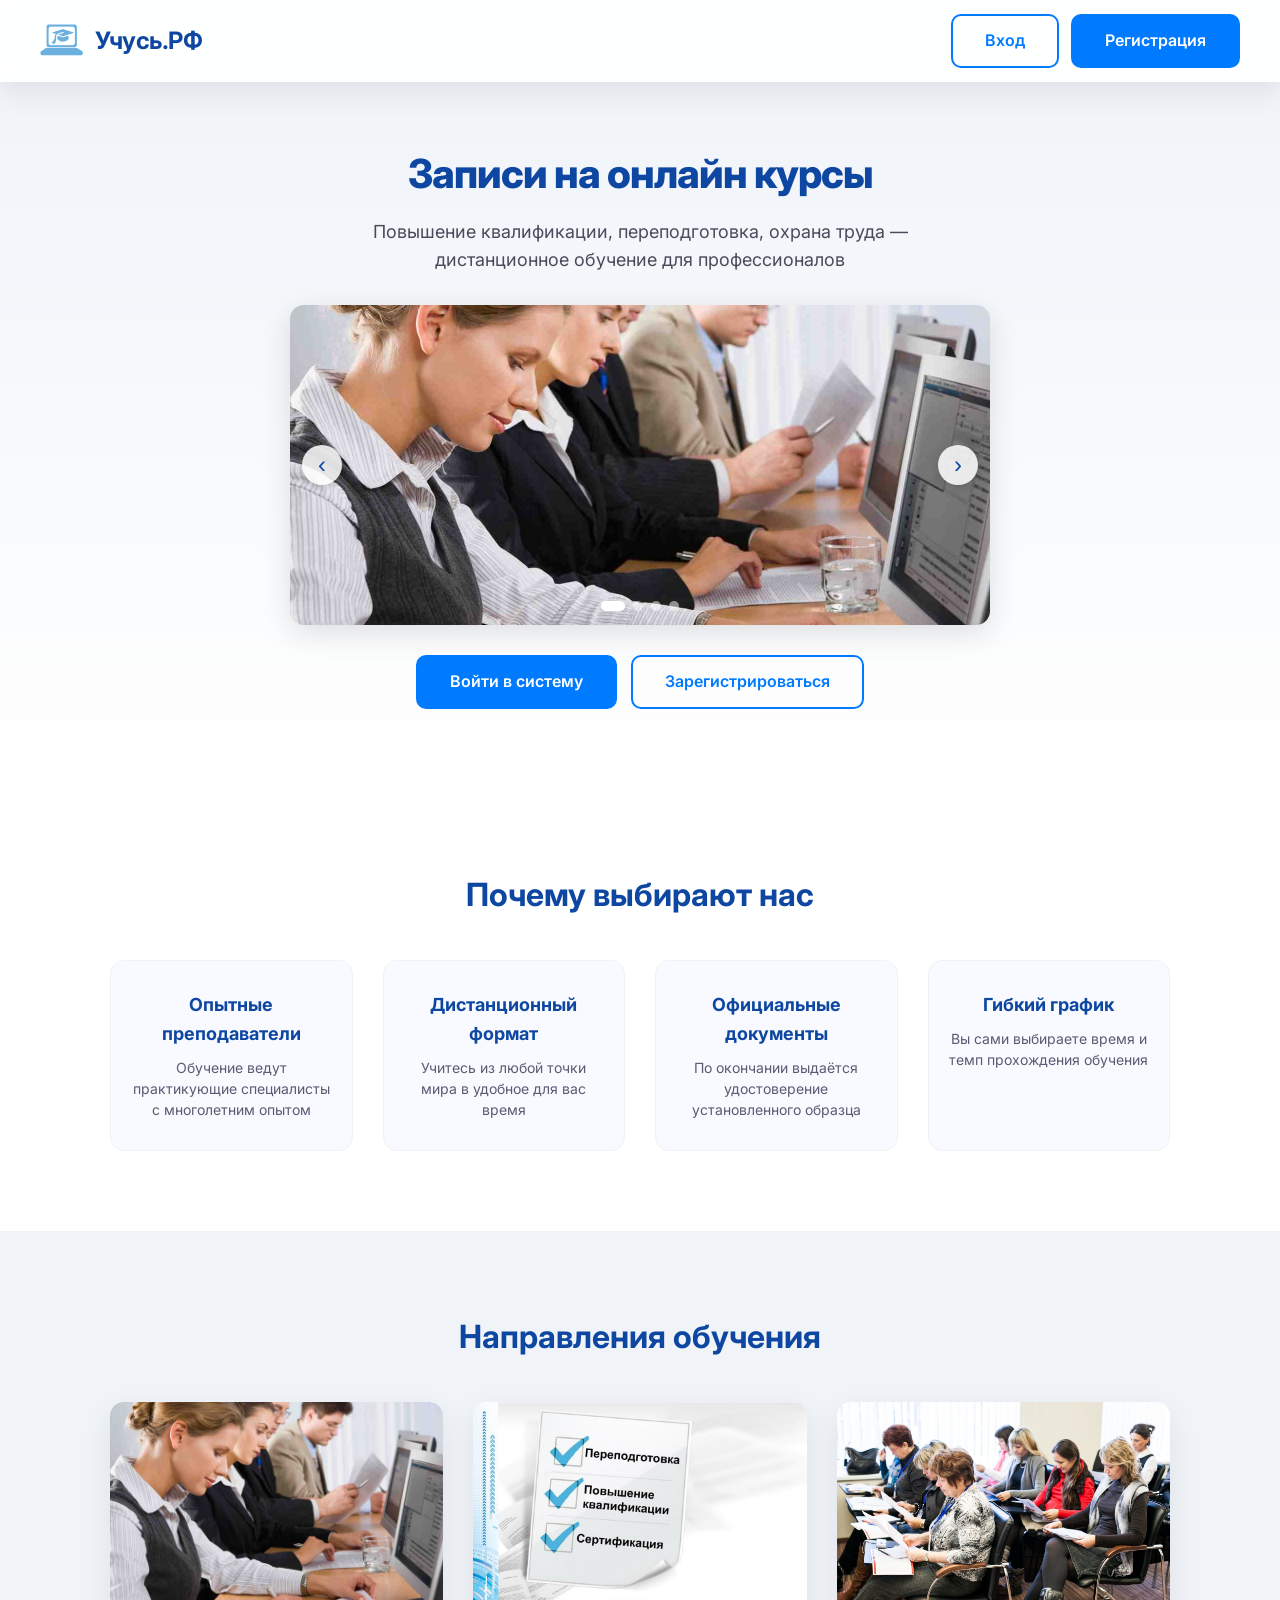
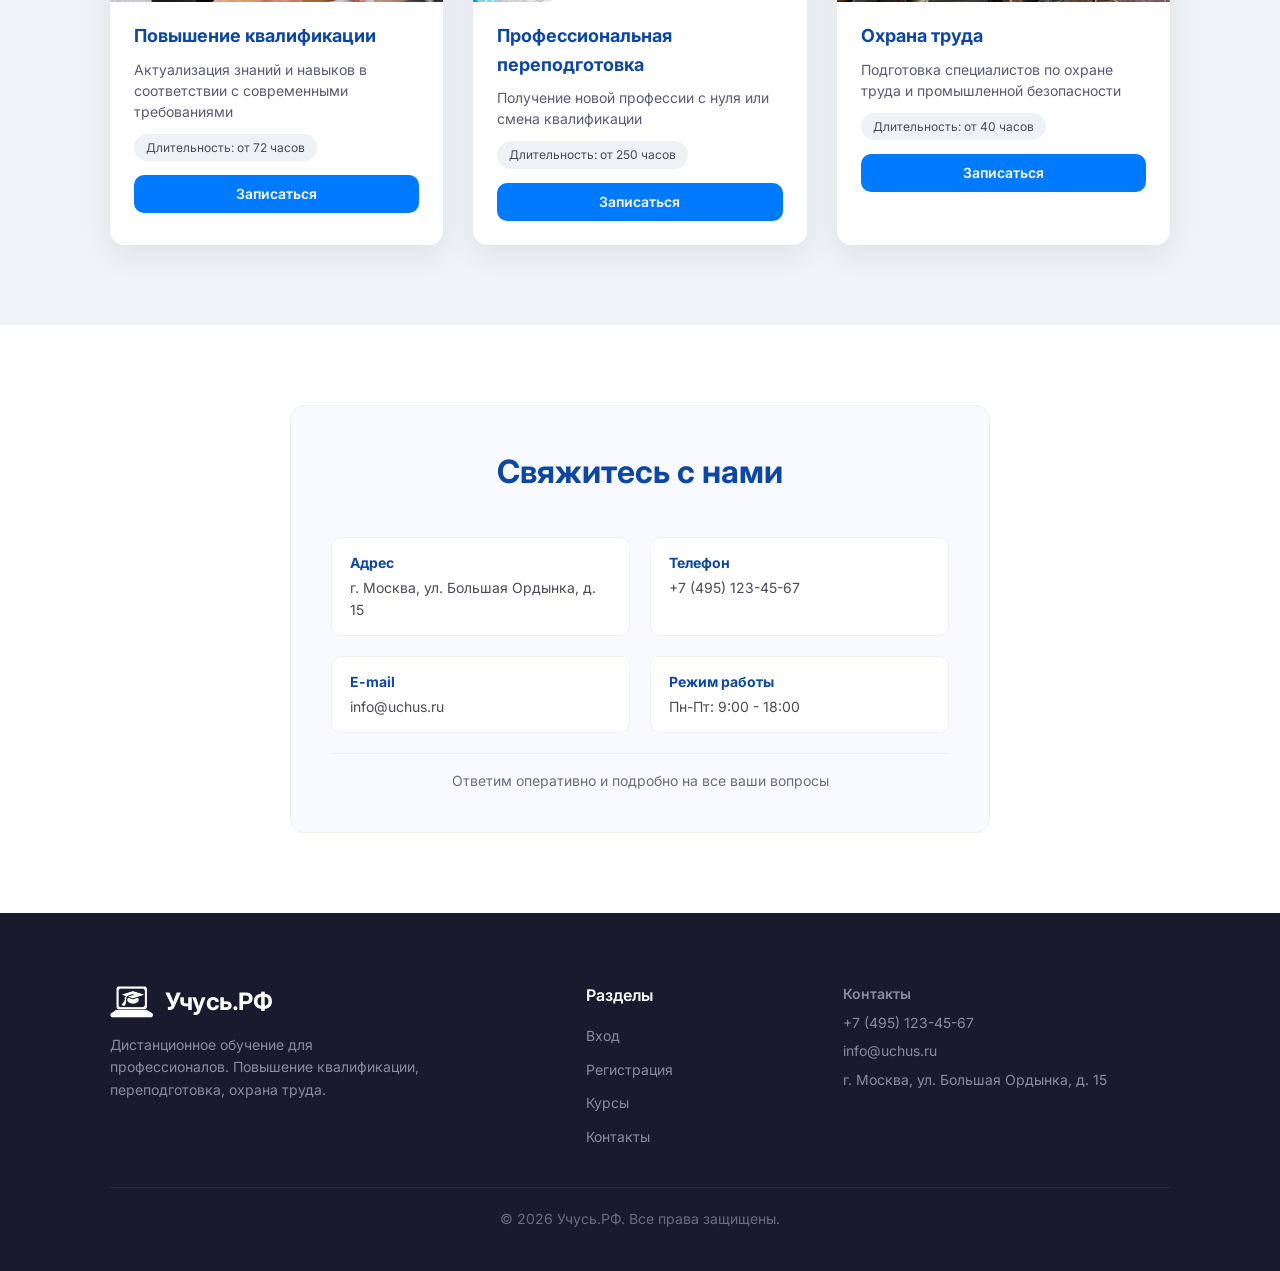
==== commit f5eaa842: "переделала главную страничку" ====
--- a/index.html
+++ b/index.html
@@ -2,7 +2,7 @@
 <html lang="ru">
 <head>
     <meta charset="UTF-8">
-    <meta name="viewport" content="width=device-width, initial-scale=1.0, maximum-scale=1.0, user-scalable=no">
+    <meta name="viewport" content="width=device-width, initial-scale=1.0">
     <title>Учусь.РФ - Онлайн курсы</title>
     <link rel="stylesheet" href="assets/style.css">
 </head>
@@ -50,50 +50,21 @@
 
         <section class="features">
             <div class="container">
-                <h2 class="section-title">Почему выбирают нас</h2>
+                <h2>Почему выбирают нас</h2>
                 <div class="features-grid">
                     <div class="feature-card">
-                        <div class="feature-icon">
-                            <svg width="48" height="48" viewBox="0 0 24 24" fill="none" stroke="#0d47a1" stroke-width="2" stroke-linecap="round" stroke-linejoin="round">
-                                <path d="M12 2L2 7l10 5 10-5-10-5z"/>
-                                <path d="M2 17l10 5 10-5"/>
-                                <path d="M2 12l10 5 10-5"/>
-                            </svg>
-                        </div>
                         <h3>Опытные преподаватели</h3>
                         <p>Обучение ведут практикующие специалисты с многолетним опытом</p>
                     </div>
                     <div class="feature-card">
-                        <div class="feature-icon">
-                            <svg width="48" height="48" viewBox="0 0 24 24" fill="none" stroke="#0d47a1" stroke-width="2" stroke-linecap="round" stroke-linejoin="round">
-                                <rect x="2" y="3" width="20" height="14" rx="2" ry="2"/>
-                                <line x1="8" y1="21" x2="16" y2="21"/>
-                                <line x1="12" y1="17" x2="12" y2="21"/>
-                            </svg>
-                        </div>
                         <h3>Дистанционный формат</h3>
                         <p>Учитесь из любой точки мира в удобное для вас время</p>
                     </div>
                     <div class="feature-card">
-                        <div class="feature-icon">
-                            <svg width="48" height="48" viewBox="0 0 24 24" fill="none" stroke="#0d47a1" stroke-width="2" stroke-linecap="round" stroke-linejoin="round">
-                                <path d="M14 2H6a2 2 0 0 0-2 2v16a2 2 0 0 0 2 2h12a2 2 0 0 0 2-2V8z"/>
-                                <polyline points="14 2 14 8 20 8"/>
-                                <line x1="16" y1="13" x2="8" y2="13"/>
-                                <line x1="16" y1="17" x2="8" y2="17"/>
-                                <polyline points="10 9 9 9 8 9"/>
-                            </svg>
-                        </div>
                         <h3>Официальные документы</h3>
                         <p>По окончании выдаётся удостоверение установленного образца</p>
                     </div>
                     <div class="feature-card">
-                        <div class="feature-icon">
-                            <svg width="48" height="48" viewBox="0 0 24 24" fill="none" stroke="#0d47a1" stroke-width="2" stroke-linecap="round" stroke-linejoin="round">
-                                <circle cx="12" cy="12" r="10"/>
-                                <polyline points="12 6 12 12 16 14"/>
-                            </svg>
-                        </div>
                         <h3>Гибкий график</h3>
                         <p>Вы сами выбираете время и темп прохождения обучения</p>
                     </div>
@@ -103,7 +74,7 @@
 
         <section class="courses" id="courses">
             <div class="container">
-                <h2 class="section-title">Направления обучения</h2>
+                <h2>Направления обучения</h2>
                 <div class="courses-grid">
                     <div class="course-card">
                         <div class="course-image">
@@ -148,47 +119,24 @@
                     <h2>Свяжитесь с нами</h2>
                     <div class="contact-info">
                         <div class="contact-item">
-                            <span class="contact-icon">
-                                <svg width="24" height="24" viewBox="0 0 24 24" fill="none" stroke="#0d47a1" stroke-width="2" stroke-linecap="round" stroke-linejoin="round">
-                                    <path d="M21 10c0 7-9 13-9 13s-9-6-9-13a9 9 0 0 1 18 0z"/>
-                                    <circle cx="12" cy="10" r="3"/>
-                                </svg>
-                            </span>
                             <div>
                                 <strong>Адрес</strong>
                                 <p>г. Москва, ул. Большая Ордынка, д. 15</p>
                             </div>
                         </div>
                         <div class="contact-item">
-                            <span class="contact-icon">
-                                <svg width="24" height="24" viewBox="0 0 24 24" fill="none" stroke="#0d47a1" stroke-width="2" stroke-linecap="round" stroke-linejoin="round">
-                                    <path d="M22 16.92v3a2 2 0 0 1-2.18 2 19.79 19.79 0 0 1-8.63-3.07 19.5 19.5 0 0 1-6-6 19.79 19.79 0 0 1-3.07-8.67A2 2 0 0 1 4.11 2h3a2 2 0 0 1 2 1.72 12.84 12.84 0 0 0 .7 2.81 2 2 0 0 1-.45 2.11L8.09 9.91a16 16 0 0 0 6 6l1.27-1.27a2 2 0 0 1 2.11-.45 12.84 12.84 0 0 0 2.81.7A2 2 0 0 1 22 16.92z"/>
-                                </svg>
-                            </span>
                             <div>
                                 <strong>Телефон</strong>
                                 <p>+7 (495) 123-45-67</p>
                             </div>
                         </div>
                         <div class="contact-item">
-                            <span class="contact-icon">
-                                <svg width="24" height="24" viewBox="0 0 24 24" fill="none" stroke="#0d47a1" stroke-width="2" stroke-linecap="round" stroke-linejoin="round">
-                                    <path d="M4 4h16c1.1 0 2 .9 2 2v12c0 1.1-.9 2-2 2H4c-1.1 0-2-.9-2-2V6c0-1.1.9-2 2-2z"/>
-                                    <polyline points="22,6 12,13 2,6"/>
-                                </svg>
-                            </span>
                             <div>
                                 <strong>E-mail</strong>
                                 <p>info@uchus.ru</p>
                             </div>
                         </div>
                         <div class="contact-item">
-                            <span class="contact-icon">
-                                <svg width="24" height="24" viewBox="0 0 24 24" fill="none" stroke="#0d47a1" stroke-width="2" stroke-linecap="round" stroke-linejoin="round">
-                                    <circle cx="12" cy="12" r="10"/>
-                                    <polyline points="12 6 12 12 16 14"/>
-                                </svg>
-                            </span>
                             <div>
                                 <strong>Режим работы</strong>
                                 <p>Пн-Пт: 9:00 - 18:00</p>
@@ -211,9 +159,17 @@
                     </div>
                     <p>Дистанционное обучение для профессионалов. Повышение квалификации, переподготовка, охрана труда.</p>
                 </div>
-
+                <div class="footer-links">
+                    <p class="footer-title">Разделы</p>
+                    <ul>
+                        <li><a href="assets/login.html">Вход</a></li>
+                        <li><a href="assets/register.html">Регистрация</a></li>
+                        <li><a href="#courses">Курсы</a></li>
+                        <li><a href="#contacts">Контакты</a></li>
+                    </ul>
+                </div>
                 <div class="footer-contacts">
-                    <h4>Контакты</h4>
+                    <p class="footer-title">Контакты</p>
                     <p>+7 (495) 123-45-67</p>
                     <p>info@uchus.ru</p>
                     <p>г. Москва, ул. Большая Ордынка, д. 15</p>
--- a/assets/style.css
+++ b/assets/style.css
@@ -699,7 +699,9 @@
     background: white;
 }
 
-.section-title {
+.features h2,
+.courses h2,
+.contact-block h2 {
     text-align: center;
     font-size: 32px;
     color: var(--dark-primary);
@@ -726,17 +728,6 @@
     transform: translateY(-5px);
     box-shadow: var(--shadow);
     border-color: var(--primary);
-}
-
-.feature-icon {
-    margin-bottom: 16px;
-    display: flex;
-    justify-content: center;
-}
-
-.feature-icon svg {
-    width: 48px;
-    height: 48px;
 }
 
 .feature-card h3 {
@@ -839,13 +830,6 @@
     border: 1px solid #eef2f7;
 }
 
-.contact-block h2 {
-    text-align: center;
-    color: var(--dark-primary);
-    font-size: 28px;
-    margin-bottom: 30px;
-}
-
 .contact-info {
     display: grid;
     grid-template-columns: 1fr 1fr;
@@ -853,10 +837,7 @@
 }
 
 .contact-item {
-    display: flex;
-    align-items: flex-start;
-    gap: 14px;
-    padding: 14px;
+    padding: 14px 18px;
     background: white;
     border-radius: 10px;
     border: 1px solid #eef2f7;
@@ -866,16 +847,6 @@
 .contact-item:hover {
     border-color: var(--primary);
     box-shadow: var(--shadow);
-}
-
-.contact-icon {
-    flex-shrink: 0;
-    margin-top: 2px;
-}
-
-.contact-icon svg {
-    width: 24px;
-    height: 24px;
 }
 
 .contact-item strong {
@@ -935,8 +906,7 @@
     color: #8a8aa0;
 }
 
-.footer-links h4,
-.footer-contacts h4 {
+.footer-title {
     color: white;
     font-size: 16px;
     margin-bottom: 14px;
@@ -945,6 +915,7 @@
 
 .footer-links ul {
     list-style: none;
+    padding: 0;
 }
 
 .footer-links ul li {
@@ -1134,7 +1105,9 @@
         grid-template-columns: 1fr;
     }
 
-    .section-title {
+    .features h2,
+    .courses h2,
+    .contact-block h2 {
         font-size: 26px;
     }
 
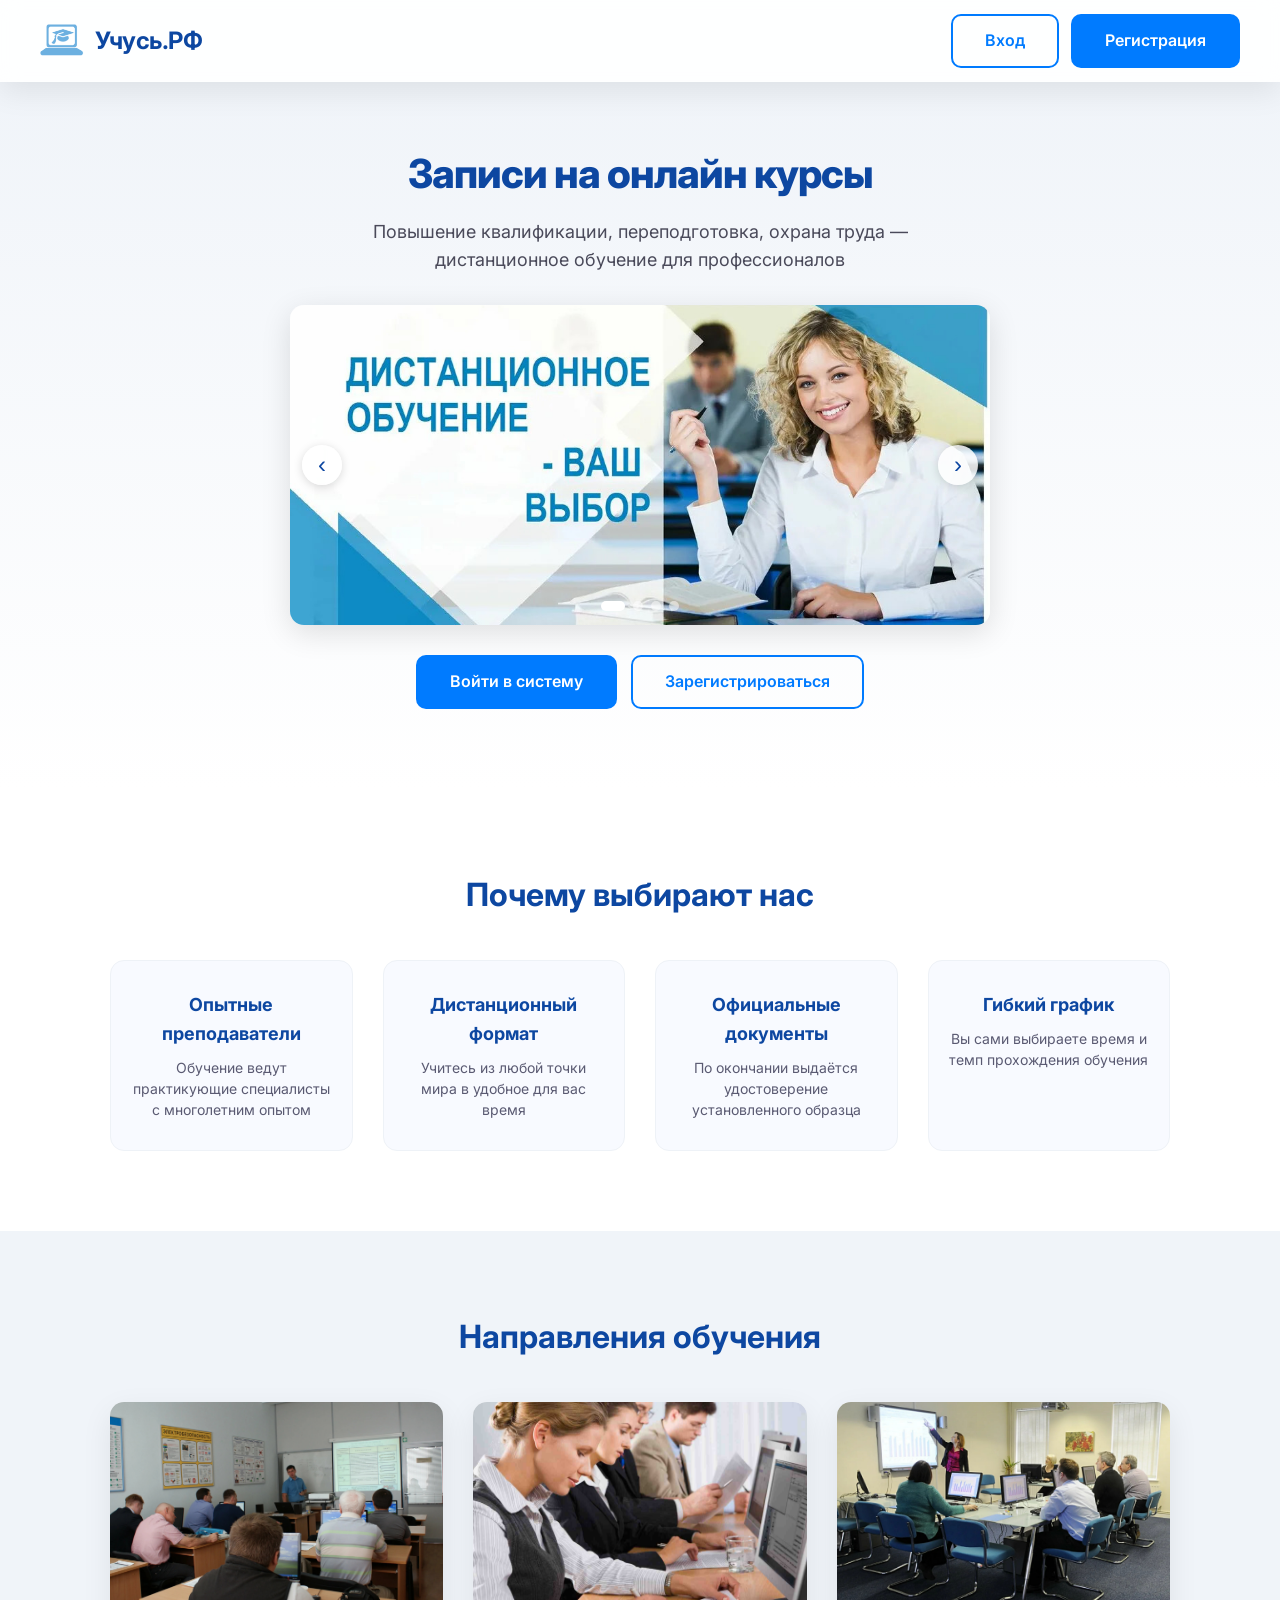
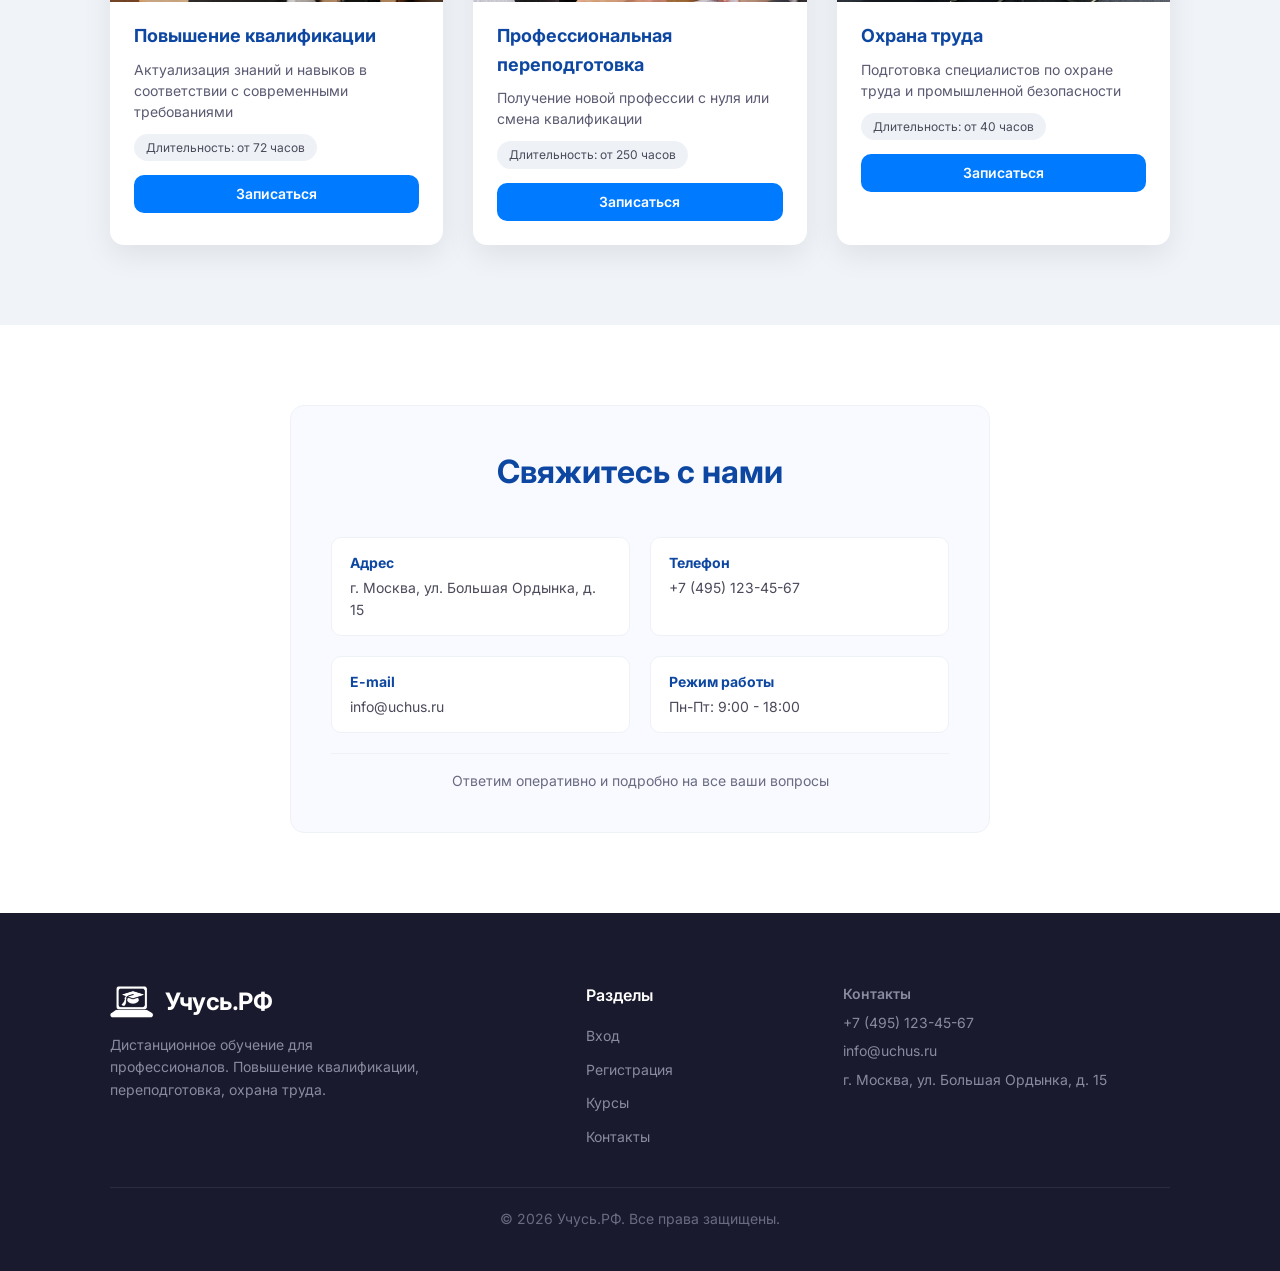
==== commit f2b1d787: "исправила картинки" ====
--- a/index.html
+++ b/index.html
@@ -31,7 +31,7 @@
                 
                 <div class="hero-slider">
                     <div class="slider-wrapper" id="slider-wrapper">
-                        <div class="slide"><img src="assets/images/1.jpg" alt="Повышение квалификации"></div>
+                        <div class="slide"><img src="assets/images/5.jpe" alt="Повышение квалификации"></div>
                         <div class="slide"><img src="assets/images/2.jpg" alt="Курс переподготовки"></div>
                         <div class="slide"><img src="assets/images/3.jpg" alt="Охрана труда"></div>
                         <div class="slide"><img src="assets/images/4.jpg" alt="Сертификаты"></div>
@@ -78,7 +78,7 @@
                 <div class="courses-grid">
                     <div class="course-card">
                         <div class="course-image">
-                            <img src="assets/images/1.jpg" alt="Повышение квалификации">
+                            <img src="assets/images/6.jpe" alt="Повышение квалификации">
                         </div>
                         <div class="course-info">
                             <h3>Повышение квалификации</h3>
@@ -89,7 +89,7 @@
                     </div>
                     <div class="course-card">
                         <div class="course-image">
-                            <img src="assets/images/2.jpg" alt="Профессиональная переподготовка">
+                            <img src="assets/images/1.jpg" alt="Профессиональная переподготовка">
                         </div>
                         <div class="course-info">
                             <h3>Профессиональная переподготовка</h3>
@@ -100,7 +100,7 @@
                     </div>
                     <div class="course-card">
                         <div class="course-image">
-                            <img src="assets/images/3.jpg" alt="Охрана труда">
+                            <img src="assets/images/7.jpe" alt="Охрана труда">
                         </div>
                         <div class="course-info">
                             <h3>Охрана труда</h3>
